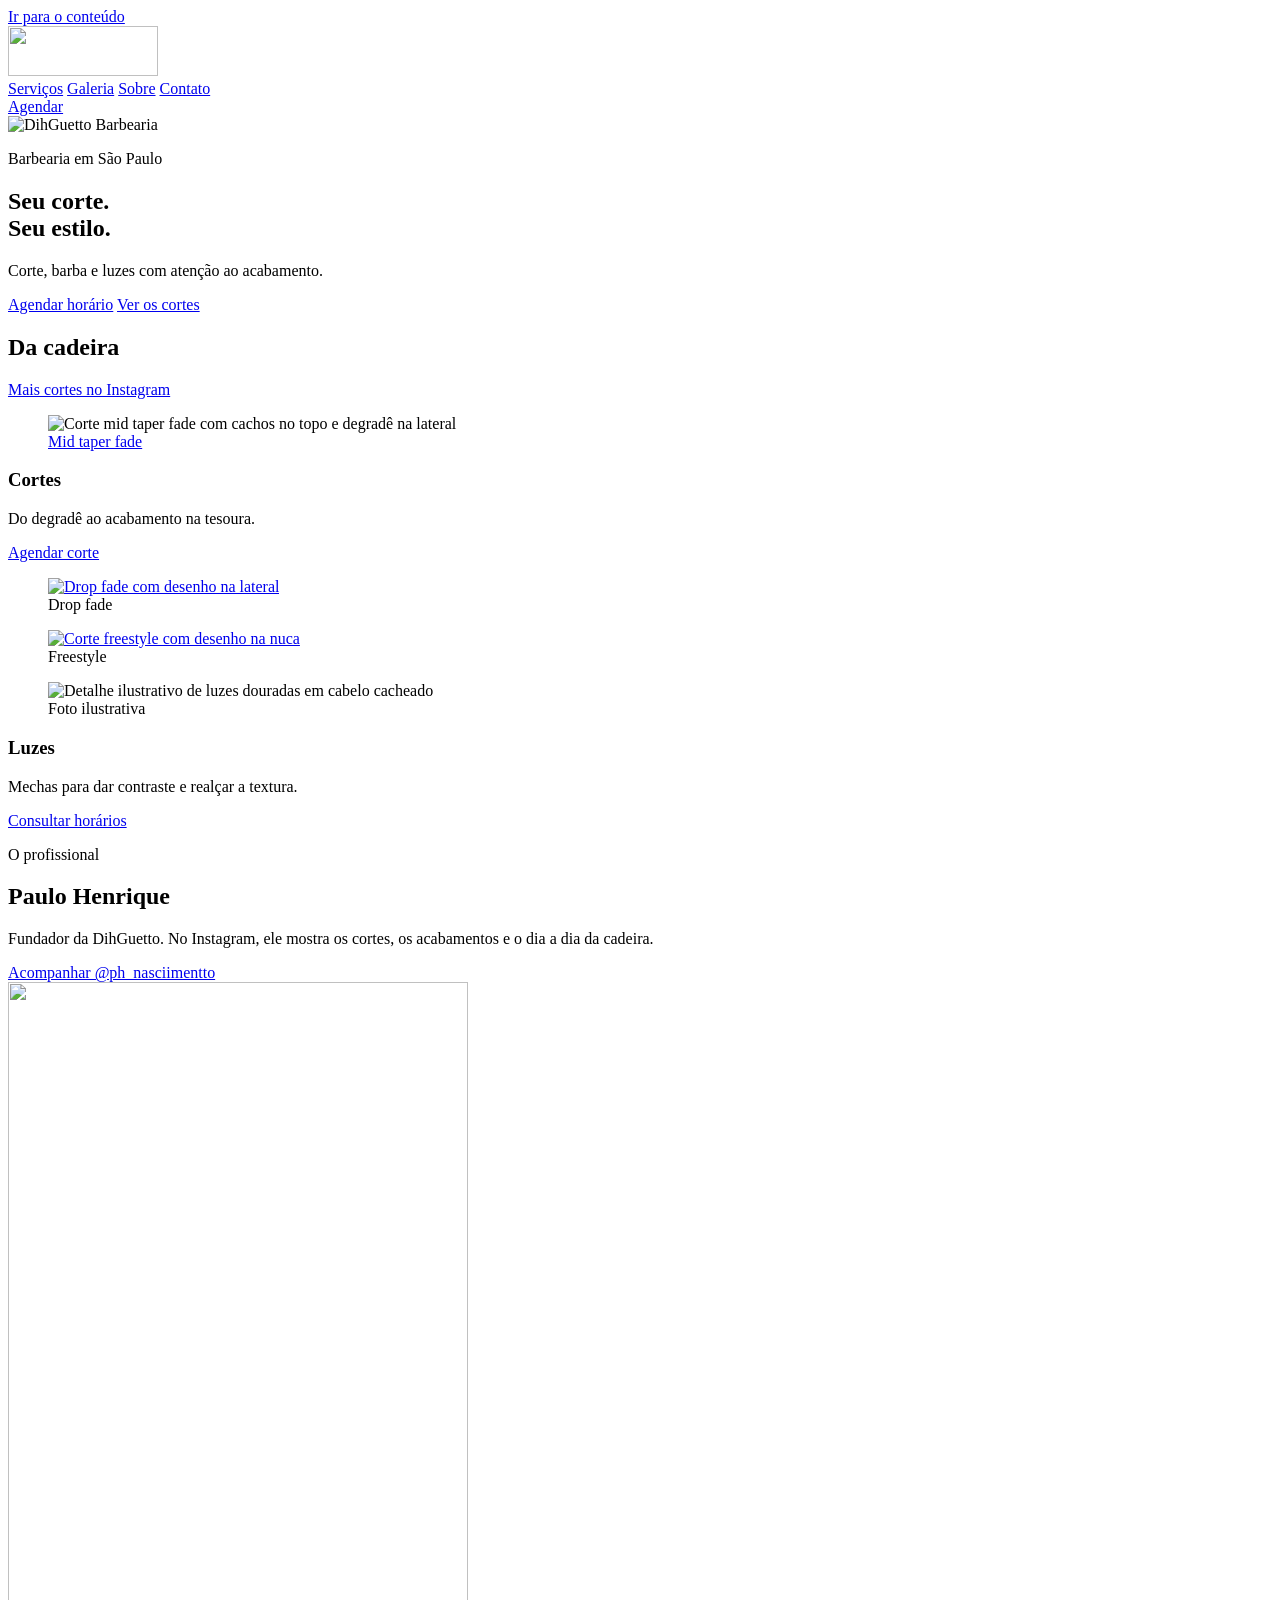
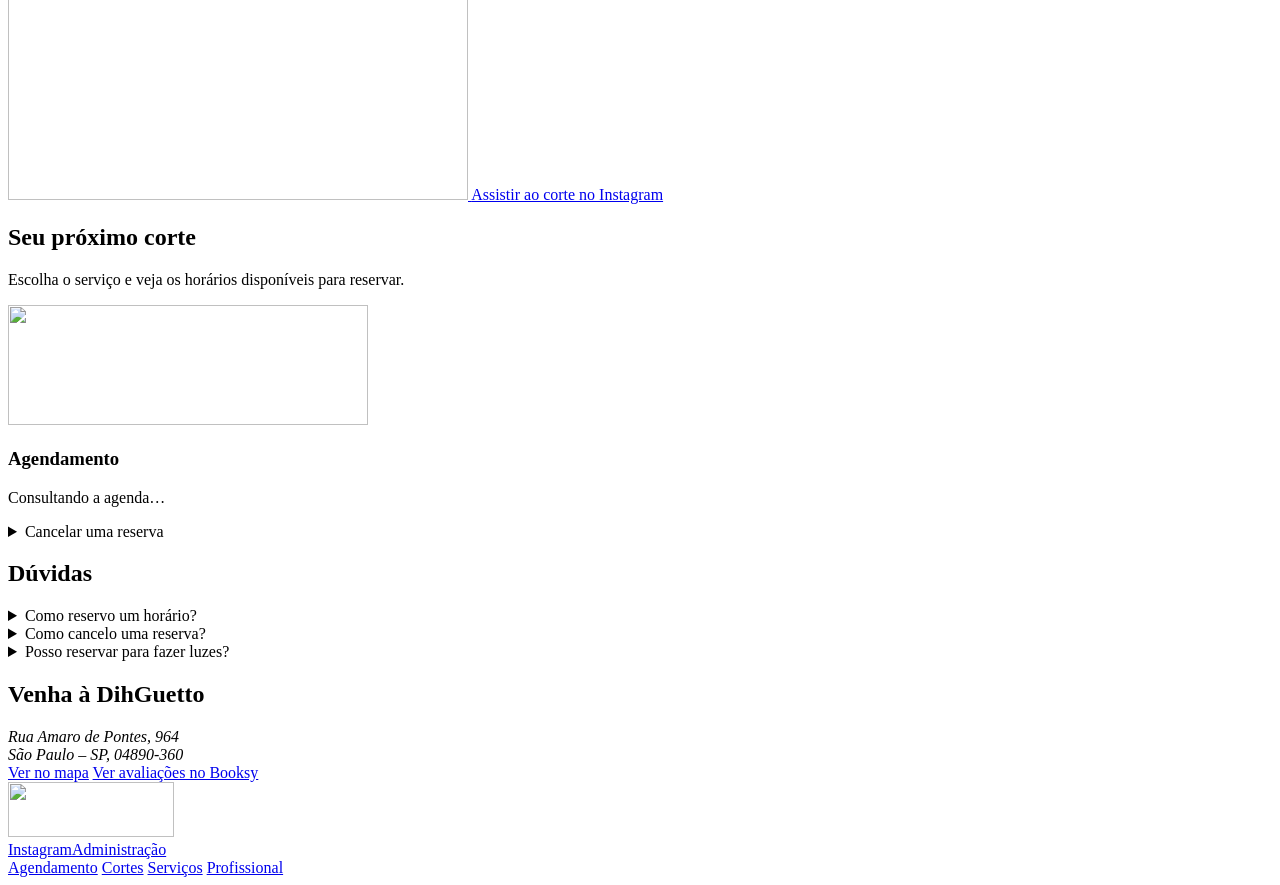
==== public/index.html @ 1f973928 "Import DihGuetto website source" ====
<!doctype html>
<html lang="pt-BR">
<head>
<meta charset="utf-8">
<meta name="viewport" content="width=device-width, initial-scale=1">
<meta name="description" content="DihGuetto Barbearia em São Paulo. Conheça os cortes, barba e luzes, confira os trabalhos e consulte a agenda.">
<title>DihGuetto Barbearia</title>
<link rel="preconnect" href="https://fonts.googleapis.com">
<link rel="preconnect" href="https://fonts.gstatic.com" crossorigin>
<link href="https://fonts.googleapis.com/css2?family=Barlow+Condensed:wght@700;800;900&family=DM+Sans:wght@400;500;600;700&display=swap" rel="stylesheet">
<link rel="stylesheet" href="/palette.css">
<link rel="stylesheet" href="/style.css">
<script src="/intro.js" defer></script>
<script type="module" src="/booking.js"></script>
<script type="module" src="/gallery.js"></script>
<script src="/motion.js" defer></script>
<script src="/scroll-tools.js" defer></script>
</head>
<body>
<div class="intro-screen" id="intro-screen" aria-hidden="true" hidden>
  <div class="intro-content">
    <div class="intro-mark">
      <span class="intro-scissors intro-scissors-orange scissors-shape"><span></span><span></span></span>
      <span class="intro-scissors intro-scissors-white scissors-shape"><span></span><span></span></span>
    </div>
    <p>Carregando</p>
  </div>
</div>
<a class="skip" href="#conteudo">Ir para o conteúdo</a>
<header class="header" id="inicio">
  <div class="wrap nav-shell">
    <a class="brand" href="#inicio" aria-label="DihGuetto Barbearia, início"><img src="/logo.webp" alt="" width="150" height="50"></a>
    <nav aria-label="Principal">
      <a href="#servicos">Serviços</a>
      <a href="#trabalhos">Galeria</a>
      <a href="#sobre">Sobre</a>
      <a href="#contato">Contato</a>
    </nav>
    <a class="button nav-button" href="#agenda">Agendar</a>
  </div>
</header>
<main id="conteudo">
  <section class="opening" aria-labelledby="hero-title">
    <div class="cover-art" data-motion="fade">
      <img class="cover-logo" src="/logo.webp" alt="DihGuetto Barbearia" width="800" height="266" fetchpriority="high">
    </div>
    <div class="wrap opening-content">
      <div class="opening-copy">
        <p class="opening-label">Barbearia em São Paulo</p>
        <h1 id="hero-title">Seu corte.<br><span>Seu estilo.</span></h1>
        <p class="opening-description">Corte, barba e luzes com atenção ao acabamento.</p>
        <div class="opening-actions">
          <a class="button" href="#agenda">Agendar horário</a>
          <a class="button outline" href="#trabalhos">Ver os cortes</a>
        </div>
      </div>
    </div>
  </section>
  <section class="showcase" id="trabalhos" aria-labelledby="galeria-titulo">
    <div class="wrap showcase-panel">
      <div class="section-heading" data-motion="fade"><h2 id="galeria-titulo">Da cadeira</h2><a href="https://www.instagram.com/ph_nasciimentto/" target="_blank" rel="noopener noreferrer">Mais cortes no Instagram</a></div>
      <article class="category" id="cortes" aria-labelledby="cortes-titulo">
        <figure class="category-cover" data-motion="rotate">
          <img class="cut-cover" src="/corte-mid-taper.webp" alt="Corte mid taper fade com cachos no topo e degradê na lateral" width="800" height="1052" loading="lazy">
          <figcaption><a href="https://www.instagram.com/p/Df7mEzhm0NH/" target="_blank" rel="noopener noreferrer">Mid taper fade</a></figcaption>
        </figure>
        <div class="category-body" data-motion="rise">
          <h3 id="cortes-titulo">Cortes</h3>
          <p>Do degradê ao acabamento na tesoura.</p>
          <a class="button outline" href="#agenda" data-service="corte">Agendar corte</a>
          <div class="photo-grid" id="photos-cortes" role="group" aria-label="Galeria de cortes">
            <figure><a href="https://www.instagram.com/p/DaqWnswES21/" target="_blank" rel="noopener noreferrer" aria-label="Abrir Drop fade no Instagram"><img src="/corte-drop-fade.webp" alt="Drop fade com desenho na lateral" width="460" height="613" loading="lazy"></a><figcaption>Drop fade</figcaption></figure>
            <figure><a href="https://www.instagram.com/p/DZa0Ymkkd4E/" target="_blank" rel="noopener noreferrer" aria-label="Abrir Freestyle no Instagram"><img src="/corte-freestyle.webp" alt="Corte freestyle com desenho na nuca" width="460" height="607" loading="lazy"></a><figcaption>Freestyle</figcaption></figure>
          </div>
          <p class="gallery-status" id="gallery-cortes-status" role="status"></p>
        </div>
      </article>
      <article class="category reverse" id="luzes" aria-labelledby="luzes-titulo">
        <figure class="category-cover" data-motion="slide" data-direction="right">
          <img src="/luzes-capa.webp" alt="Detalhe ilustrativo de luzes douradas em cabelo cacheado" width="720" height="960" loading="lazy">
          <figcaption>Foto ilustrativa</figcaption>
        </figure>
        <div class="category-body" data-motion="rise">
          <h3 id="luzes-titulo">Luzes</h3>
          <p>Mechas para dar contraste e realçar a textura.</p>
          <a class="button outline" href="#agenda" data-service="luzes">Consultar horários</a>
          <div class="photo-grid" id="photos-luzes" aria-label="Galeria de luzes"></div>
          <p class="gallery-status" id="gallery-luzes-status" role="status"></p>
        </div>
      </article>
    </div>
  </section>
  <section class="about" id="sobre" aria-labelledby="sobre-titulo">
    <div class="wrap about-grid">
      <div class="about-copy" data-motion="fade">
        <p class="opening-label">O profissional</p>
        <h2 id="sobre-titulo">Paulo Henrique</h2>
        <p>Fundador da DihGuetto. No Instagram, ele mostra os cortes, os acabamentos e o dia a dia da cadeira.</p>
        <a class="text-link" href="https://www.instagram.com/ph_nasciimentto/" target="_blank" rel="noopener noreferrer">Acompanhar @ph_nasciimentto</a>
      </div>
      <a class="reel" href="https://www.instagram.com/reel/DfsfDOsOC81/" target="_blank" rel="noopener noreferrer" data-motion="rise">
        <img src="/corte-dihguetto.webp" alt="" width="460" height="818" loading="lazy">
        <span class="reel-label"><span class="play" aria-hidden="true"></span>Assistir ao corte no Instagram</span>
      </a>
    </div>
  </section>
<section class="booking" id="agenda" aria-labelledby="agenda-titulo"><div class="wrap booking-grid">
  <div class="booking-copy" data-motion="fade">
    <h2 id="agenda-titulo">Seu próximo corte</h2>
    <p>Escolha o serviço e veja os horários disponíveis para reservar.</p>
    <img src="/logo.webp" alt="" width="360" height="120" loading="lazy">
  </div>
  <div class="booking-form-panel" id="servicos" data-motion="fade">
    <h3>Agendamento</h3>
    <p id="availability" role="status">Consultando a agenda…</p>
    <form id="booking" hidden>
      <label>Serviço<select id="service" name="service" required><option value="corte">Corte</option><option value="barba">Barba</option><option value="combo">Corte + barba</option><option value="luzes">Luzes</option></select></label>
      <p id="service-summary" class="service-summary" aria-live="polite"></p>
      <div class="fields"><label>Data<input id="date" name="date" type="date" required></label><label>Horário<select id="time" name="time" required disabled><option value="">Escolha uma data</option></select></label></div>
      <label>Seu nome<input name="name" autocomplete="name" required minlength="2" maxlength="80"></label>
        <label>Celular com DDD<input name="phone" type="tel" autocomplete="tel" required maxlength="25"></label>
      <label>E-mail para confirmação<input name="email" type="email" autocomplete="email" required maxlength="254"></label>
      <p class="muted">O barbeiro usa esses dados para organizar e confirmar o atendimento.</p>
      <button class="button" type="submit">Confirmar reserva</button>
    </form>
    <p id="booking-status" role="status"></p>
    <details><summary>Cancelar uma reserva</summary>
      <form id="cancel">
        <label>Data da reserva<input name="date" type="date" required></label>
        <label>Código da reserva<input name="id" required autocomplete="off" maxlength="36"></label>
        <button type="submit" class="button secondary">Cancelar reserva</button>
      </form>
      <p id="cancel-status" role="status"></p>
    </details>
    <noscript><p>Ative o JavaScript para consultar horários e reservar.</p></noscript>
  </div>
</div></section>
  <section class="questions" id="duvidas" aria-labelledby="duvidas-titulo">
    <div class="wrap questions-grid">
      <h2 id="duvidas-titulo" data-motion="fade">Dúvidas</h2>
      <div data-motion="rise">
        <details><summary>Como reservo um horário?</summary><p>Escolha um serviço, uma data e um horário livre. Depois, informe seus dados e confirme. Guarde o código mostrado na tela.</p></details>
        <details><summary>Como cancelo uma reserva?</summary><p>Abra “Cancelar uma reserva” na seção de agendamento. Informe a data e o código antes do horário marcado para liberar a vaga.</p></details>
        <details><summary>Posso reservar para fazer luzes?</summary><p>Quando o serviço estiver disponível, selecione Luzes na agenda para ver o preço, a duração e os horários livres.</p></details>
      </div>
    </div>
  </section>
  <section class="contact" id="contato" aria-labelledby="contato-titulo">
    <div class="wrap contact-grid">
      <div data-motion="fade">
        <h2 id="contato-titulo">Venha à DihGuetto</h2>
        <address>Rua Amaro de Pontes, 964<br>São Paulo – SP, 04890-360</address>
      </div>
      <div class="contact-actions" data-motion="rise">
        <a class="button" href="https://www.google.com/maps/search/?api=1&amp;query=Rua+Amaro+de+Pontes+964+S%C3%A3o+Paulo" target="_blank" rel="noopener noreferrer">Ver no mapa</a>
        <a class="text-link" href="https://booksy.com/pt-br/413314_dihguetto_barbearias_1047773_sao-paulo" target="_blank" rel="noopener noreferrer">Ver avaliações no Booksy</a>
      </div>
    </div>
  </section>
</main>
<dialog class="photo-dialog" id="photo-dialog" aria-labelledby="photo-dialog-title">
  <div class="photo-dialog-bar"><strong id="photo-dialog-title">Foto da galeria</strong><form method="dialog"><button class="button" type="submit">Fechar</button></form></div>
  <img id="photo-dialog-image" alt="">
</dialog>
<footer>
  <div class="wrap foot" data-motion="fade">
    <a href="#inicio" aria-label="DihGuetto Barbearia, voltar ao início"><img src="/logo.webp" alt="" width="166" height="55"></a>
    <div><a href="https://www.instagram.com/ph_nasciimentto/" target="_blank" rel="noopener noreferrer">Instagram</a><a href="/admin">Administração</a></div>
  </div>
</footer>
<nav class="quick-nav" aria-label="Acesso rápido">
  <a href="#agenda">Agendamento</a>
  <a href="#cortes">Cortes</a>
  <a href="#servicos">Serviços</a>
  <a href="#sobre">Profissional</a>
</nav>
<div class="scroll-tools" id="scroll-tools" aria-hidden="true" hidden>
  <span class="scroll-tool"><span class="clipper-shape"><span></span></span></span>
  <span class="scroll-tool"><span class="scissors-shape"><span></span><span></span></span></span>
</div>
</body>
</html>
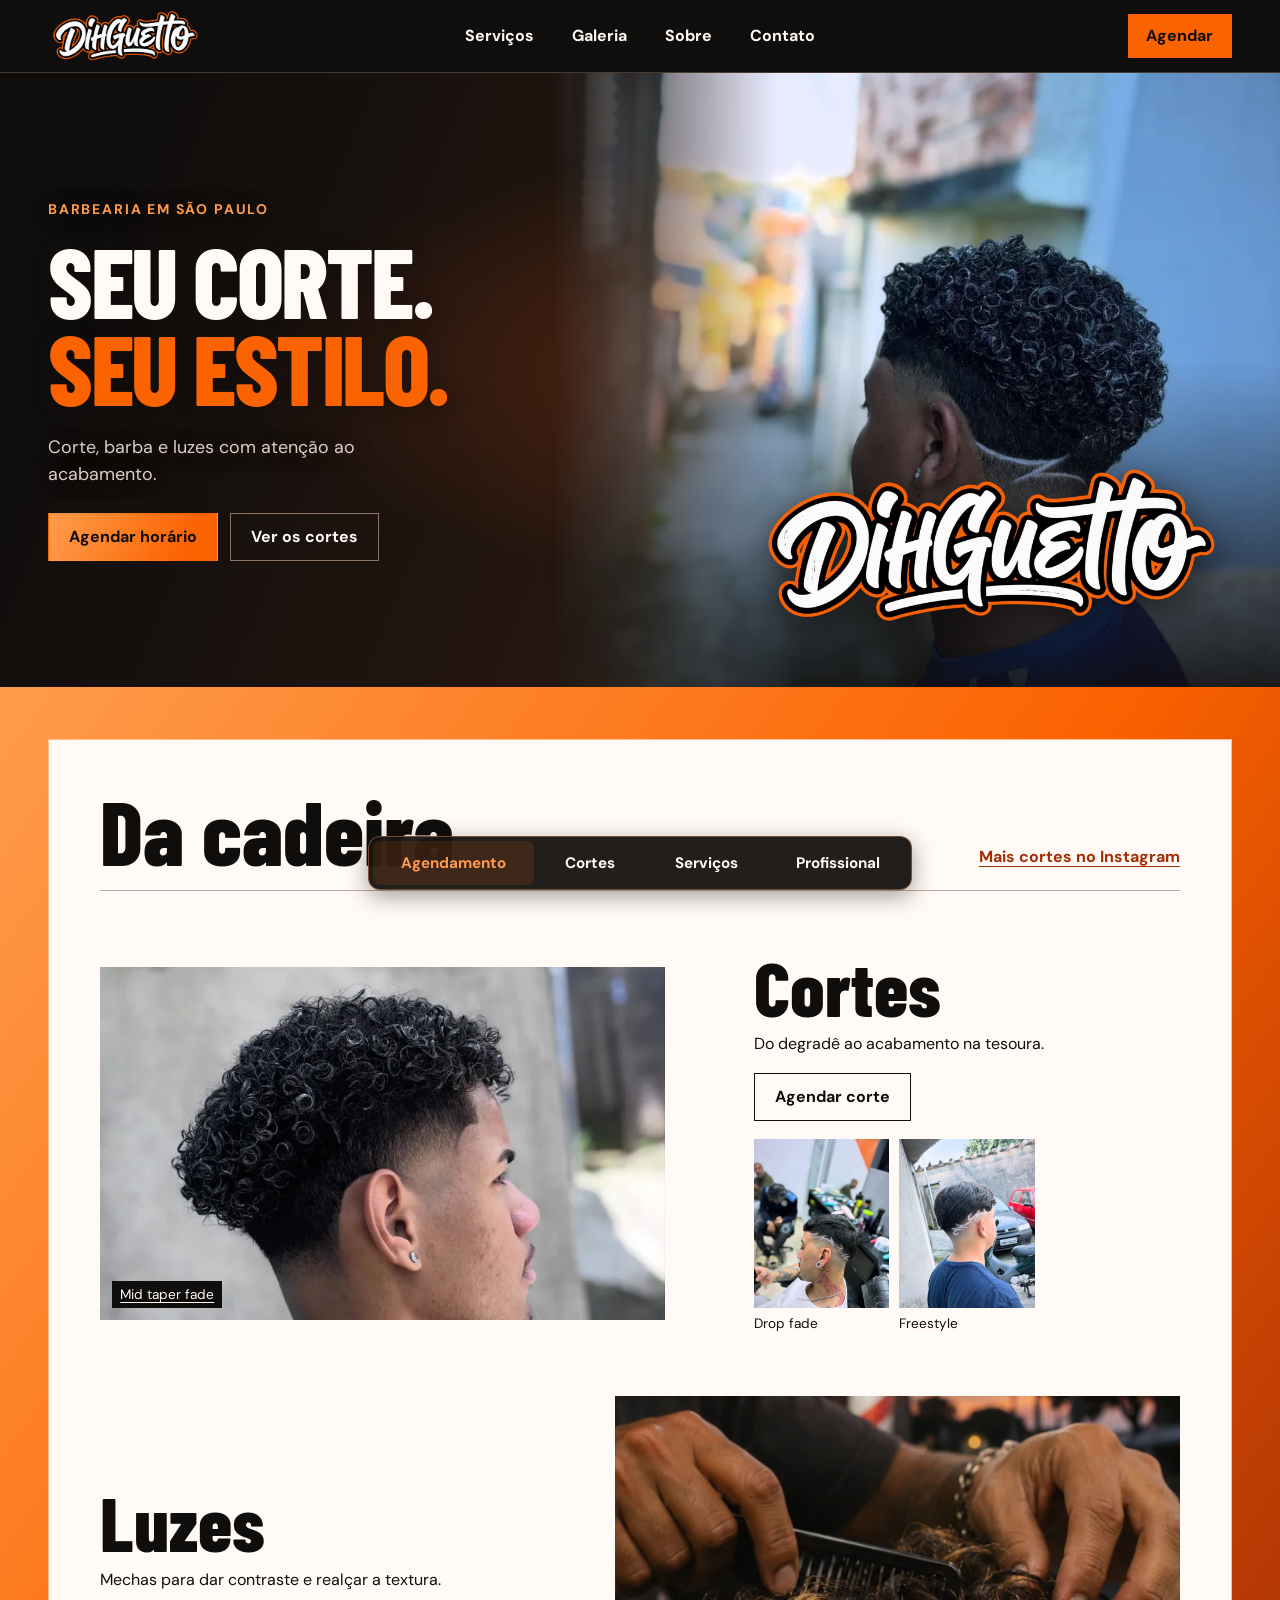
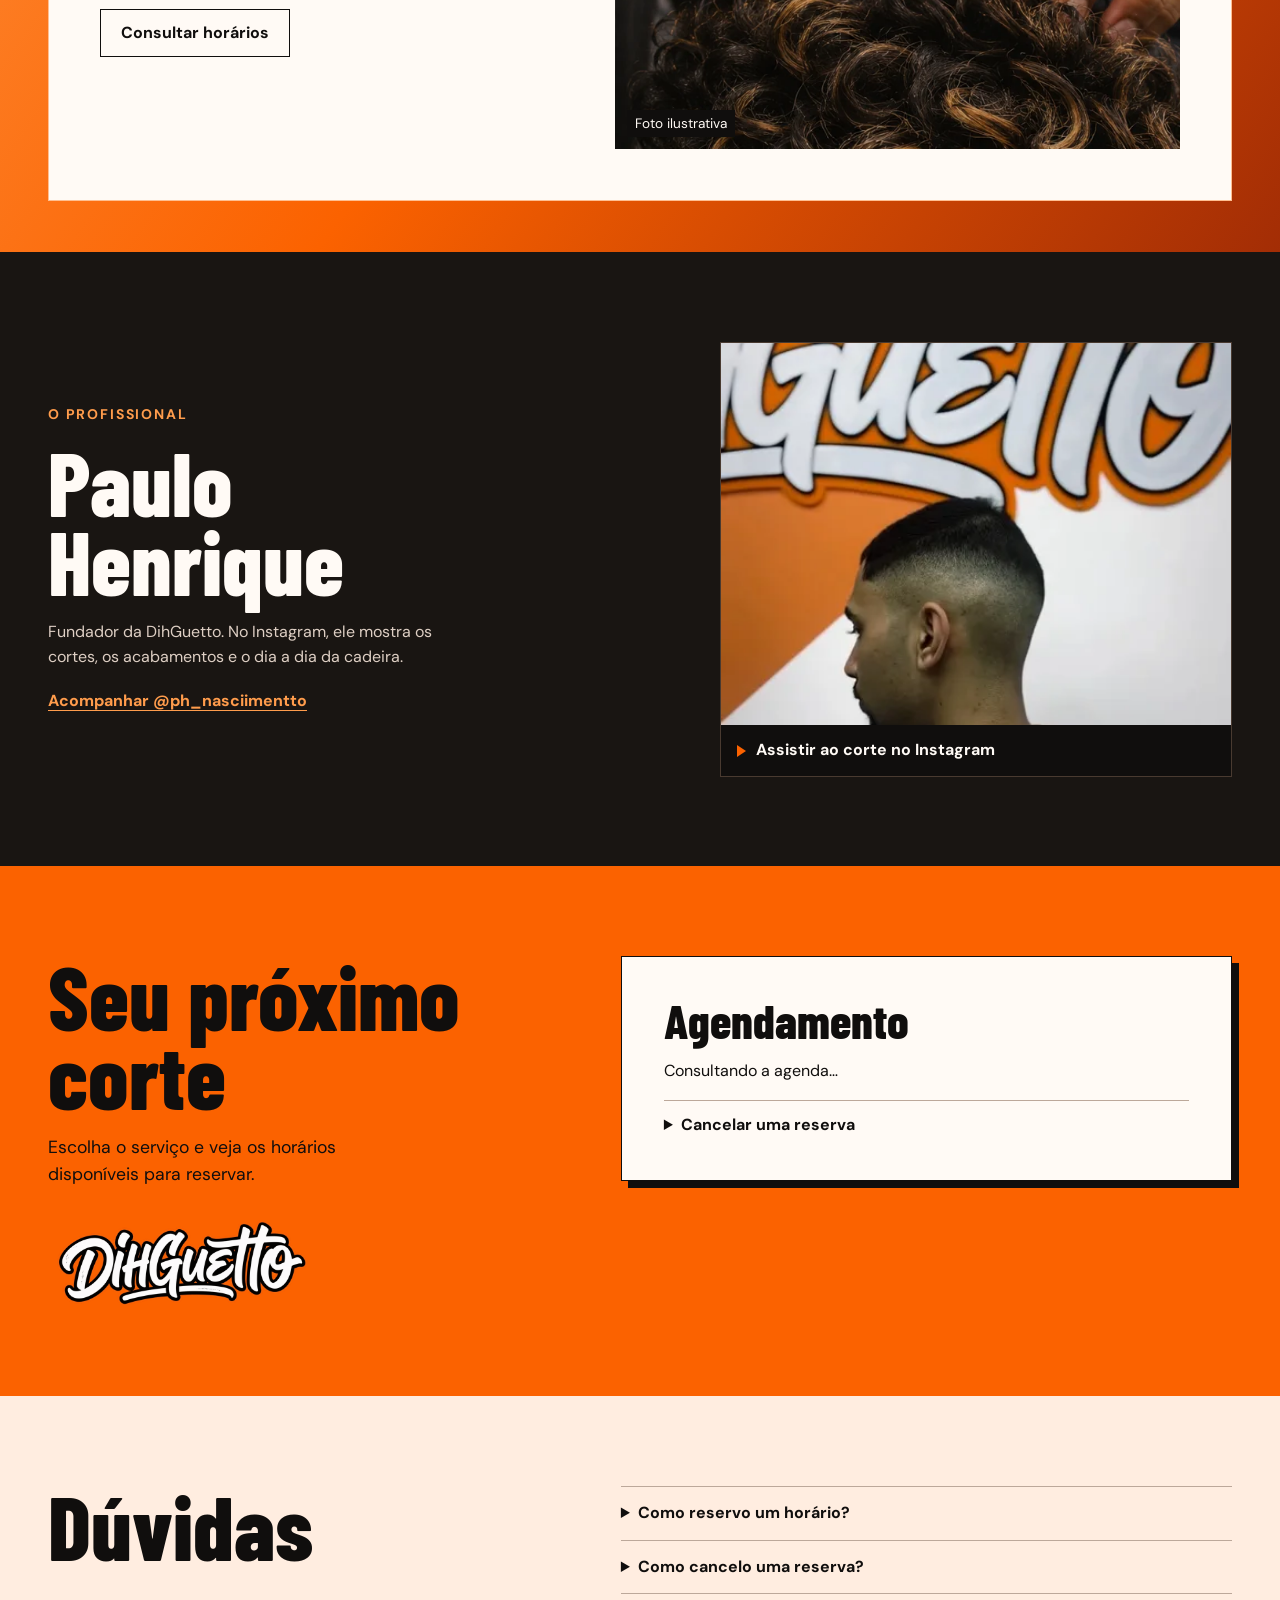
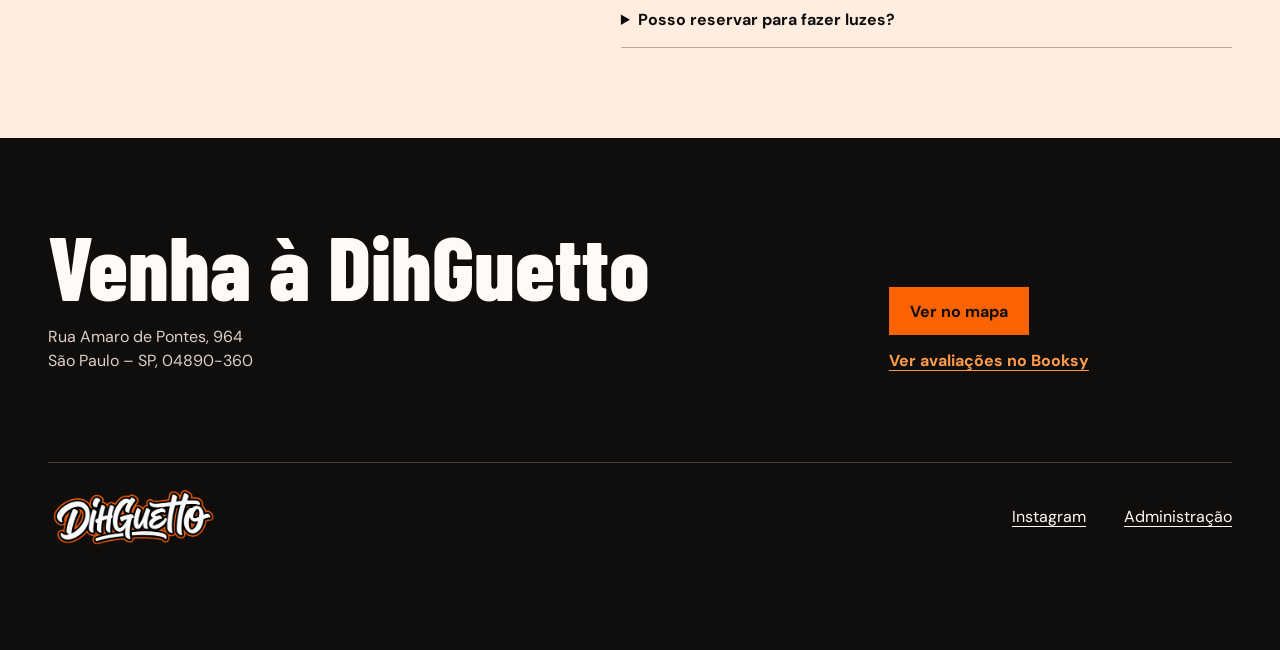
==== commit fc9819f9: "Use real DihGuetto photography and articulate the scrolling tools" ====
--- a/public/index.html
+++ b/public/index.html
@@ -42,7 +42,8 @@
 <main id="conteudo">
   <section class="opening" aria-labelledby="hero-title">
     <div class="cover-art" data-motion="fade">
-      <img class="cover-logo" src="/logo.webp" alt="DihGuetto Barbearia" width="800" height="266" fetchpriority="high">
+      <img class="cover-photo" src="/corte-dihguetto-abertura.webp" alt="Corte da DihGuetto com degradê e desenho na nuca" width="960" height="1280" fetchpriority="high">
+      <img class="cover-logo" src="/logo.webp" alt="DihGuetto Barbearia" width="800" height="266">
     </div>
     <div class="wrap opening-content">
       <div class="opening-copy">
--- a/palette.css
+++ b/palette.css
@@ -0,0 +1,8 @@
+:root {
+  --brand-white: #fffaf5;
+  --brand-black: #100e0d;
+  --brand-orange: #fb6200;
+  --brand-amber: #ff9c4c;
+  --brand-burnt: #a32d05;
+  --brand-tint: #ffede0;
+}
--- a/style.css
+++ b/style.css
@@ -0,0 +1,265 @@
+:root {
+  color-scheme: light;
+  --paper: var(--brand-white);
+  --ink: var(--brand-black);
+  --line: #bca89a;
+  --coal: #191512;
+  --dark-line: #493a30;
+  --light-muted: #decfc4;
+  --display: "Barlow Condensed", "Arial Narrow", Impact, sans-serif;
+  --body: "DM Sans", Arial, sans-serif;
+  --motion-ease: cubic-bezier(.22, 1, .36, 1);
+  --quick-nav-space: calc(78px + env(safe-area-inset-bottom, 0px));
+}
+* { box-sizing: border-box; }
+html { scroll-padding-top: 88px; scroll-padding-bottom: var(--quick-nav-space); }
+body { margin: 0; color: var(--ink); background: var(--paper); font: 1rem/1.55 var(--body); }
+img { display: block; max-width: 100%; height: auto; }
+a { color: inherit; text-underline-offset: .22em; }
+button, input, select { font: inherit; }
+:focus-visible { outline: 3px solid var(--brand-burnt); outline-offset: 4px; }
+[hidden] { display: none !important; }
+.intro-screen {
+  position: fixed;
+  inset: 0;
+  z-index: 5;
+  display: grid;
+  place-items: center;
+  background:
+    radial-gradient(ellipse at 54% 55%, #fb620063, #a037105c 27%, transparent 60%),
+    radial-gradient(ellipse at 94% 104%, #e74c0b99, transparent 53%),
+    linear-gradient(148deg, #080605 12%, #100907 58%, #4d1608);
+  color: var(--paper);
+}
+.intro-screen.intro-leaving { opacity: 0; transition: opacity 200ms ease-out; }
+.intro-content { display: grid; justify-items: center; gap: 10px; }
+.intro-content > p { margin: 0; font-size: .875rem; font-weight: 700; letter-spacing: .13em; text-transform: uppercase; }
+.intro-mark { position: relative; width: 124px; height: 100px; }
+.scissors-shape { position: absolute; top: 50%; left: 50%; width: 108px; height: 36px; margin: -18px 0 0 -49px; transform-origin: 49px 18px; }
+.intro-scissors { transform: rotate(var(--scissor-angle)); animation: intro-cross 840ms var(--motion-ease) both; }
+.intro-scissors-orange { color: var(--brand-orange); --scissor-angle: -142deg; --scissor-entry-angle: -110deg; --scissor-offset: 23px; }
+.intro-scissors-white { --scissor-angle: -38deg; --scissor-entry-angle: -70deg; --scissor-offset: -23px; }
+.scissors-shape > span { position: absolute; top: 16px; left: 12px; width: 88px; height: 4px; background: linear-gradient(to right, currentColor 44%, transparent 44%); transform-origin: 37px 2px; --blade-open: -14deg; --blade-closed: -3deg; transform: rotate(var(--blade-open)); }
+.scissors-shape > span + span { --blade-open: 14deg; --blade-closed: 3deg; }
+.intro-scissors > span { animation: intro-snip 1490ms ease-in-out; }
+.scissors-shape > span::before { content: ""; position: absolute; top: -5px; left: -10px; width: 17px; height: 14px; border: 3px solid currentColor; border-radius: 50%; background: var(--ink); }
+.scissors-shape > span::after { content: ""; position: absolute; inset: -1px 0 -1px 36px; background: currentColor; clip-path: polygon(0 0, 100% 45%, 0 100%); }
+.scissors-shape::after { content: ""; position: absolute; left: 46px; top: 15px; width: 6px; height: 6px; border: 1px solid currentColor; border-radius: 50%; background: var(--ink); }
+@keyframes intro-cross {
+  from { opacity: 0; transform: translateX(var(--scissor-offset)) rotate(var(--scissor-entry-angle)) scale(.85); }
+  to { opacity: 1; transform: rotate(var(--scissor-angle)); }
+}
+@keyframes intro-snip {
+  0%, 62%, 100% { transform: rotate(var(--blade-open)); }
+  81% { transform: rotate(var(--blade-closed)); }
+}
+.scroll-tools { position: fixed; inset: 0; z-index: 4; overflow: hidden; opacity: 0; pointer-events: none; transition: opacity 230ms ease-out; }
+.scroll-tools.is-scrolled { opacity: .94; }
+.intro-screen:not([hidden]) ~ .scroll-tools { visibility: hidden; }
+.scroll-tool { position: absolute; top: 0; left: 0; display: grid; place-items: center; width: 44px; height: 44px; color: #ffc096; filter: drop-shadow(0 1px 2px #100e0dc4); }
+.scroll-tools .scissors-shape { transform: rotate(-28deg) scale(.43); }
+.scroll-tools .scissors-shape > span { transform: rotate(calc(-1 * var(--shear-angle, 13deg))); }
+.scroll-tools .scissors-shape > span + span { transform: rotate(var(--shear-angle, 13deg)); }
+.scroll-tools .scissors-shape > span::before { background: transparent; }
+.scroll-tools .scissors-shape::after { background: var(--brand-burnt); }
+.clipper-shape { position: relative; width: 17px; height: 25px; margin-top: 5px; transform: rotate(-22deg); background: #231610; border: 1.5px solid var(--brand-amber); border-radius: 4px 4px 6px 6px; }
+.clipper-shape::before { content: ""; position: absolute; top: -6px; left: -2px; width: 18px; height: 6px; background: linear-gradient(to top, var(--paper) 2px, transparent 2px), repeating-linear-gradient(90deg, var(--paper) 0 1px, #463a35 1px 2.4px); border-radius: 2px 2px 1px 1px; transform: translateY(var(--clipper-blade-shift, 0px)); }
+.clipper-shape::after { content: ""; position: absolute; top: 8px; left: 5px; width: 4px; height: 7px; border: 1px solid var(--brand-amber); border-radius: 4px; }
+.clipper-shape > span { position: absolute; top: 2px; left: -5px; width: 4px; height: 8px; border-left: 2px solid var(--brand-amber); border-radius: 2px; transform: rotate(18deg); }
+@media (prefers-reduced-motion: reduce) { .intro-screen, .scroll-tools { display: none; } }
+.wrap { width: min(1240px, calc(100% - 96px)); margin-inline: auto; }
+.skip { position: fixed; background: var(--paper); top: 10px; left: 10px; padding: .75rem; z-index: 4; transform: translateY(-150%); }
+.skip:focus { transform: none; }
+h1, h2, h3 { font-family: var(--display); font-weight: 800; line-height: .88; margin: 0; }
+h2 { font-size: clamp(3.25rem, 7vw, 6.7rem); }
+p { margin: 0 0 1rem; }
+.header { position: sticky; top: 0; z-index: 3; background: var(--ink); color: var(--paper); border-bottom: 1px solid var(--dark-line); }
+.nav-shell { display: grid; grid-template-columns: 1fr auto 1fr; align-items: center; gap: 18px; min-height: 72px; }
+.foot { display: flex; align-items: center; justify-content: space-between; gap: 12px; }
+.brand { flex-shrink: 0; }
+.nav-shell nav, .foot > div { display: flex; align-items: center; gap: clamp(14px, 3vw, 38px); }
+.nav-shell nav > a { font-weight: 700; text-decoration: none; }
+.nav-shell nav > a:hover, .foot a:hover { text-decoration: underline; }
+.button { min-height: 48px; display: inline-flex; justify-content: center; align-items: center; padding: .7rem 1.25rem; border: 1px solid transparent; background: var(--ink); color: var(--paper); text-align: center; text-decoration: none; font-weight: 700; line-height: 1.2; cursor: pointer; }
+.button:hover { background: var(--brand-burnt); }
+.button:disabled { opacity: .65; cursor: wait; }
+.button.nav-button { justify-self: end; min-height: 42px; padding-inline: 1.1rem; }
+.button.outline { background: transparent; border-color: currentColor; color: var(--ink); }
+.button.outline:hover { background: var(--brand-tint); }
+.header .button, .opening .button:not(.outline), .contact .button { background: var(--brand-orange); color: var(--ink); }
+.header .button:hover, .opening .button:not(.outline):hover, .contact .button:hover { background: var(--brand-amber); }
+.opening { position: relative; isolation: isolate; overflow: hidden; background: radial-gradient(ellipse at 79% 48%, #8f3812a3, transparent 54%), linear-gradient(112deg, var(--ink) 12%, #28180f 58%, #33180d); color: var(--paper); }
+.opening-content { position: relative; z-index: 2; display: grid; align-items: center; min-height: clamp(520px, 48vw, 710px); padding-block: clamp(48px, 8vw, 104px); }
+.opening-copy { max-width: min(100%, 650px); text-shadow: 0 2px 18px #100e0d88; }
+.opening-label { margin: 0 0 16px; color: var(--brand-amber); font-size: .875rem; font-weight: 700; letter-spacing: .13em; text-transform: uppercase; }
+.opening h1 { font-size: clamp(4.45rem, 7.7vw, 8rem); letter-spacing: -.025em; text-transform: uppercase; }
+.opening h1 > span { color: var(--brand-orange); }
+.opening-description { max-width: 30ch; margin-block: 23px 24px; color: var(--light-muted); font-size: clamp(1rem, 1.4vw, 1.25rem); }
+.opening-actions { display: flex; flex-wrap: wrap; gap: 12px; text-shadow: none; }
+.opening .button:not(.outline) { background: linear-gradient(112deg, var(--brand-amber), var(--brand-orange) 82%); }
+.opening .button.outline { color: var(--paper); border-color: #8d7462; }
+.opening .button.outline:hover { background: var(--coal); border-color: var(--brand-amber); }
+.cover-art { position: absolute; inset: 0 0 0 auto; width: min(57%, 62rem); pointer-events: none; }
+.cover-photo { width: 100%; height: 100%; object-fit: cover; object-position: center 60%; mask-image: linear-gradient(90deg, transparent, #000 31%); }
+.cover-art::after { content: ""; position: absolute; inset: 0; background: linear-gradient(0deg, #100e0de8, transparent 53%); mask-image: linear-gradient(90deg, transparent, #000 35%); }
+.cover-logo { position: absolute; z-index: 1; right: clamp(22px, 5vw, 82px); bottom: clamp(22px, 5vw, 72px); width: min(64%, 29rem); height: auto; filter: drop-shadow(0 9px 18px #100e0dbd); }
+.header :focus-visible, .opening :focus-visible, .about :focus-visible, .contact :focus-visible, footer :focus-visible { outline-color: var(--brand-amber); }
+.showcase { padding-block: clamp(18px, 4vw, 60px); overflow: clip; background: linear-gradient(125deg, var(--brand-amber), var(--brand-orange) 54%, var(--brand-burnt)); }
+.showcase-panel { padding: clamp(16px, 4vw, 58px); background: var(--paper); border: 1px solid #ffbf91; }
+.section-heading { display: flex; justify-content: space-between; align-items: end; gap: 16px; border-bottom: 1px solid var(--line); padding-bottom: 20px; }
+.section-heading > a { color: var(--brand-burnt); font-weight: 700; }
+.category { display: grid; grid-template-columns: 1.14fr .86fr; align-items: center; gap: clamp(20px, 7vw, 110px); margin-top: clamp(24px, 5vw, 62px); }
+.category.reverse { grid-template-columns: .86fr 1.14fr; }
+.category.reverse > figure { grid-column: 2; grid-row: 1; }
+.category.reverse > div { grid-column: 1; grid-row: 1; }
+.category-cover { margin: 0; position: relative; overflow: hidden; background: var(--ink); }
+.category-cover > img { width: 100%; aspect-ratio: 8 / 5; object-fit: cover; object-position: center 42%; transition: transform 500ms var(--motion-ease); }
+.category-cover > .cut-cover { object-position: center 35%; }
+.category-cover > figcaption { position: absolute; bottom: 12px; left: 12px; font-size: .85rem; padding: 3px 8px; color: var(--paper); background: var(--ink); }
+.category-cover :focus-visible { outline-color: var(--brand-amber); }
+.category h3 { font-size: clamp(3rem, 6vw, 6rem); margin-bottom: 12px; }
+.category p { max-width: 32ch; }
+.gallery-status { color: #675244; margin-top: 14px; font-size: .92rem; }
+.gallery-status:empty, .photo-grid:empty { display: none; }
+.photo-grid { display: grid; grid-template-columns: repeat(auto-fill, minmax(min(100%, 110px), 1fr)); gap: 10px; margin-top: 18px; }
+.photo-grid figure { margin: 0; min-width: 0; }
+.photo-grid a { display: block; }
+.photo-grid img { width: 100%; aspect-ratio: 4 / 5; object-fit: cover; }
+.photo-grid figcaption { padding-top: 5px; overflow-wrap: anywhere; font-size: .85rem; }
+.about { background: var(--coal); color: var(--paper); }
+.about-grid { display: grid; grid-template-columns: minmax(0, 1fr) minmax(0, .88fr); gap: clamp(20px, 7vw, 110px); align-items: center; padding-block: clamp(48px, 7vw, 90px); }
+.about-copy h2 { max-width: 10ch; }
+.about-copy h2 + p { max-width: 36ch; color: var(--light-muted); margin-block: 20px; }
+.text-link { font-weight: 700; color: var(--brand-amber); }
+.reel { position: relative; display: block; min-width: 0; background: var(--ink); border: 1px solid var(--dark-line); text-decoration: none; }
+.reel:hover { border-color: var(--brand-amber); }
+.reel > img { width: 100%; aspect-ratio: 4 / 3; object-fit: cover; object-position: center 45%; }
+.reel-label { display: flex; align-items: center; gap: 10px; padding: .8rem 1rem; color: var(--paper); font-weight: 700; }
+.play { display: block; flex: 0 0 auto; width: 0; height: 0; border-block: 6px solid transparent; border-left: 9px solid var(--brand-orange); }
+.booking { background: var(--brand-orange); }
+.booking-grid { display: grid; grid-template-columns: .87fr 1.13fr; align-items: start; gap: clamp(24px, 8vw, 110px); padding-block: clamp(42px, 7vw, 90px); }
+.booking-copy > p { margin-top: 20px; max-width: 30ch; font-size: 1.1rem; }
+.booking-copy > img { width: min(65%, 260px); margin-top: 32px; }
+.booking-form-panel { min-width: 0; background: var(--paper); border: 1px solid var(--ink); box-shadow: 7px 7px 0 var(--ink); padding: clamp(18px, 4vw, 42px); }
+.booking-form-panel h3 { font-size: clamp(2.05rem, 4vw, 3rem); margin-bottom: 18px; }
+form, label { display: grid; gap: 8px; }
+form { gap: 14px; }
+label { font-weight: 700; }
+input, select { width: 100%; min-width: 0; min-height: 46px; padding: 8px 10px; color: var(--ink); background: var(--paper); border: 1px solid #8a7567; border-radius: 0; }
+.fields { display: grid; grid-template-columns: repeat(2, minmax(0, 1fr)); align-items: end; gap: 12px; }
+details { border-top: 1px solid var(--line); padding-top: 12px; }
+details > form { margin-top: 12px; }
+summary { font-weight: 700; cursor: pointer; }
+.muted { color: #604b3f; font-size: .92rem; margin: 0; }
+#availability:empty, #booking-status:empty, #cancel-status:empty { display: none; }
+#booking-status, #cancel-status { margin-block: 14px; overflow-wrap: anywhere; }
+#booking:not([hidden]) + #booking-status + details { margin-top: 20px; }
+footer { color: var(--paper); background: var(--ink); padding-bottom: var(--quick-nav-space); }
+.foot { min-height: 110px; border-top: 1px solid var(--dark-line); }
+.quick-nav {
+  position: fixed;
+  z-index: 4;
+  inset-inline: 0;
+  bottom: calc(10px + env(safe-area-inset-bottom, 0px));
+  width: min(34rem, calc(100% - 16px));
+  margin-inline: auto;
+  display: grid;
+  grid-template-columns: 1.22fr .82fr .91fr 1.05fr;
+  gap: 2px;
+  padding: 4px;
+  color: var(--paper);
+  background: #191512f5;
+  border: 1px solid #fb965b64;
+  border-radius: 12px;
+  box-shadow: 0 6px 22px #100e0d66;
+}
+.quick-nav a { display: grid; place-items: center; min-height: 44px; padding-inline: 2px; color: inherit; border-radius: 7px; text-align: center; text-decoration: none; font-size: clamp(.875rem, 2vw, .95rem); font-weight: 700; line-height: 1.2; }
+.quick-nav a:first-child { color: var(--brand-amber); background: #fb62001f; }
+.quick-nav a:hover,
+.quick-nav a:focus-visible,
+body:has(#agenda:target) .quick-nav a[href="#agenda"],
+body:has(#cortes:target, #trabalhos:target) .quick-nav a[href="#cortes"],
+body:has(#servicos:target) .quick-nav a[href="#servicos"],
+body:has(#sobre:target) .quick-nav a[href="#sobre"] { color: var(--brand-amber); background: #fb620030; }
+.quick-nav a:focus-visible { outline: 2px solid var(--brand-amber); outline-offset: -2px; }
+.contact { color: var(--paper); background: var(--ink); padding-block: clamp(46px, 7vw, 88px); }
+.contact-grid { display: grid; grid-template-columns: minmax(0, 1fr) minmax(0, .42fr); gap: 24px; align-items: end; }
+.contact address { margin-top: 20px; color: var(--light-muted); font-style: normal; }
+.contact-actions { display: flex; flex-direction: column; align-items: start; gap: 14px; }
+[data-motion="rotate"] { --entry-transform: rotate(-8deg) scale(.96); --entry-duration: 650ms; --entry-ease: var(--motion-ease); transform-origin: center; }
+[data-motion="slide"] { --entry-transform: translateX(-28px); --entry-duration: 600ms; --entry-ease: var(--motion-ease); }
+[data-motion="slide"][data-direction="right"] { --entry-transform: translateX(28px); }
+[data-motion="fade"] { --entry-duration: 450ms; --entry-ease: ease-out; }
+[data-motion="rise"] { --entry-transform: translateY(18px); --entry-duration: 550ms; --entry-ease: var(--motion-ease); }
+@media (prefers-reduced-motion: no-preference) {
+  .entry-wait { opacity: 0; transform: var(--entry-transform, none); }
+  .entry-run { animation: entry-in var(--entry-duration) var(--entry-ease); }
+  .entry-wait:focus-within, .entry-run:focus-within { opacity: 1; transform: none; animation: none; }
+  @keyframes entry-in { from { opacity: 0; transform: var(--entry-transform, none); } to { opacity: 1; transform: none; } }
+}
+@media (hover: hover) and (prefers-reduced-motion: no-preference) {
+  .category-cover:hover > img { transform: scale(1.045); }
+  .button, .reel, .quick-nav a { transition: background-color 180ms ease-out, border-color 180ms ease-out; }
+}
+.questions { padding-block: clamp(42px, 7vw, 90px); background: var(--brand-tint); }
+.questions-grid { display: grid; grid-template-columns: .87fr 1.13fr; gap: clamp(24px, 8vw, 110px); }
+.questions details { padding-block: 14px; }
+.questions details:last-child { border-bottom: 1px solid var(--line); }
+.questions details p { margin: 10px 0 0; max-width: 60ch; }
+.service-summary { background: var(--brand-tint); padding: 10px 12px; margin: 0; font-weight: 700; }
+.service-summary:empty { display: none; }
+.photo-dialog { width: min(760px, calc(100% - 32px)); max-height: calc(100% - 32px); background: var(--paper); color: var(--ink); border: 2px solid var(--ink); padding: 14px; }
+.photo-dialog::backdrop { background: #17110de0; }
+.photo-dialog-bar { display: flex; align-items: center; justify-content: space-between; gap: 12px; margin-bottom: 10px; }
+.photo-dialog img { width: 100%; max-height: 70vh; object-fit: contain; background: var(--ink); }
+@media (max-width: 840px) {
+  :root {
+    --page-gutter: clamp(1.125rem, 5.5vw, 2.5rem);
+    --section-space: clamp(3.75rem, 10vw, 5.5rem);
+    --quick-nav-space: calc(86px + env(safe-area-inset-bottom, 0px));
+  }
+  html { scroll-padding-top: 80px; }
+  .scroll-tools.is-scrolled { opacity: .78; }
+  .scroll-tool { width: 30px; height: 30px; }
+  .scroll-tools .scissors-shape { transform: rotate(-28deg) scale(.31); }
+  .clipper-shape { transform: rotate(-22deg) scale(.76); }
+  .wrap { width: calc(100% - var(--page-gutter) * 2); }
+  .nav-shell { grid-template-columns: minmax(0, 1fr) auto; gap: clamp(12px, 4vw, 24px); min-height: 66px; }
+  .brand > img { width: clamp(106px, 30vw, 136px); }
+  .nav-shell nav > a:not([href="#contato"]) { display: none; }
+  .nav-shell nav > a { display: flex; align-items: center; min-height: 44px; font-size: .9rem; }
+  .button.nav-button { display: none; }
+  .opening { background: radial-gradient(ellipse at 62% 18%, #a9471a99, transparent 51%), linear-gradient(154deg, #28170e, var(--ink) 56%, #2c170f); }
+  .cover-art { position: relative; inset: auto; width: 100%; height: clamp(228px, 65vw, 380px); }
+  .cover-photo { mask-image: linear-gradient(180deg, #000 61%, transparent); }
+  .cover-art::after { display: none; }
+  .cover-logo { right: auto; bottom: 10px; left: var(--page-gutter); width: min(64%, 24rem); }
+  .opening-content { display: block; min-height: auto; padding-block: 18px var(--section-space); }
+  .opening-copy { text-shadow: none; }
+  .opening h1 { font-size: clamp(3.5rem, 11.8vw, 6.75rem); line-height: .94; }
+  .opening-description { margin-block: 20px 28px; }
+  .opening-actions { gap: 12px; }
+  .showcase, .about-grid, .booking-grid, .questions, .contact { padding-block: var(--section-space); }
+  .section-heading { align-items: start; flex-direction: column; gap: 14px; padding-bottom: 22px; }
+  .showcase-panel { padding: clamp(16px, 5vw, 34px); }
+  .category, .category.reverse { grid-template-columns: 1fr; gap: 26px; margin-top: 28px; }
+  .category + .category { margin-top: 40px; padding-top: 32px; border-top: 1px solid var(--line); }
+  .category.reverse > figure, .category.reverse > div { grid-area: auto; }
+  .photo-grid { gap: 12px; margin-top: 24px; }
+  .about-grid, .booking-grid, .contact-grid, .questions-grid { grid-template-columns: 1fr; gap: 28px; }
+  .reel { max-width: 560px; }
+  .booking-copy > img { display: none; }
+  .booking-form-panel { box-shadow: 5px 5px 0 var(--ink); }
+  .booking form { gap: 16px; }
+  .questions details { padding-block: 18px; }
+  .contact-actions { gap: 18px; }
+  .foot { flex-wrap: wrap; gap: 14px; min-height: auto; padding-block: 22px; }
+  .foot img { width: 108px; }
+  .foot > div { flex-wrap: wrap; gap: 8px 16px; }
+  .quick-nav { width: min(34rem, calc(100% - 12px)); grid-template-columns: minmax(0, 1.37fr) minmax(0, .67fr) minmax(0, .84fr) minmax(0, 1.12fr); }
+  .quick-nav a { min-height: 48px; padding-inline: 1px; overflow-wrap: anywhere; }
+}
+@media (max-width: 520px) {
+  .opening-actions { display: grid; max-width: 26rem; }
+  .booking .fields { grid-template-columns: 1fr; gap: 16px; }
+}
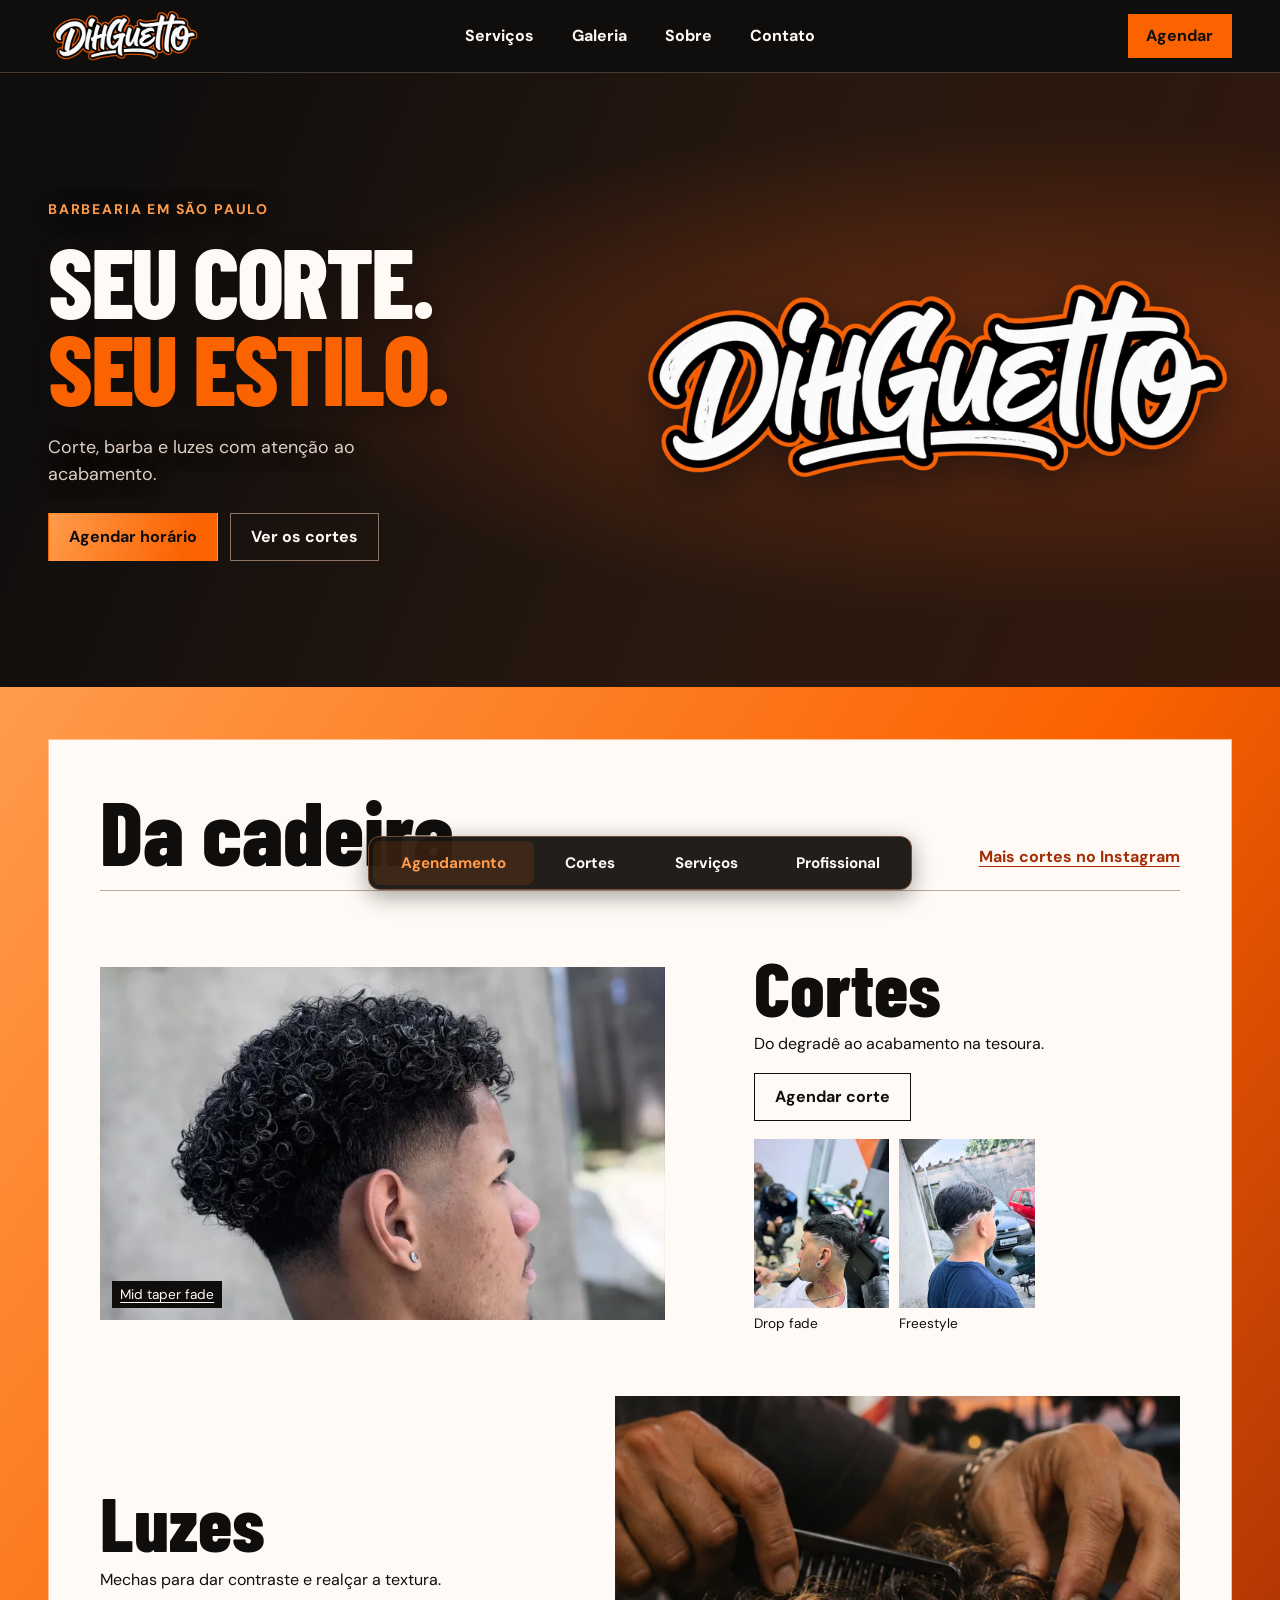
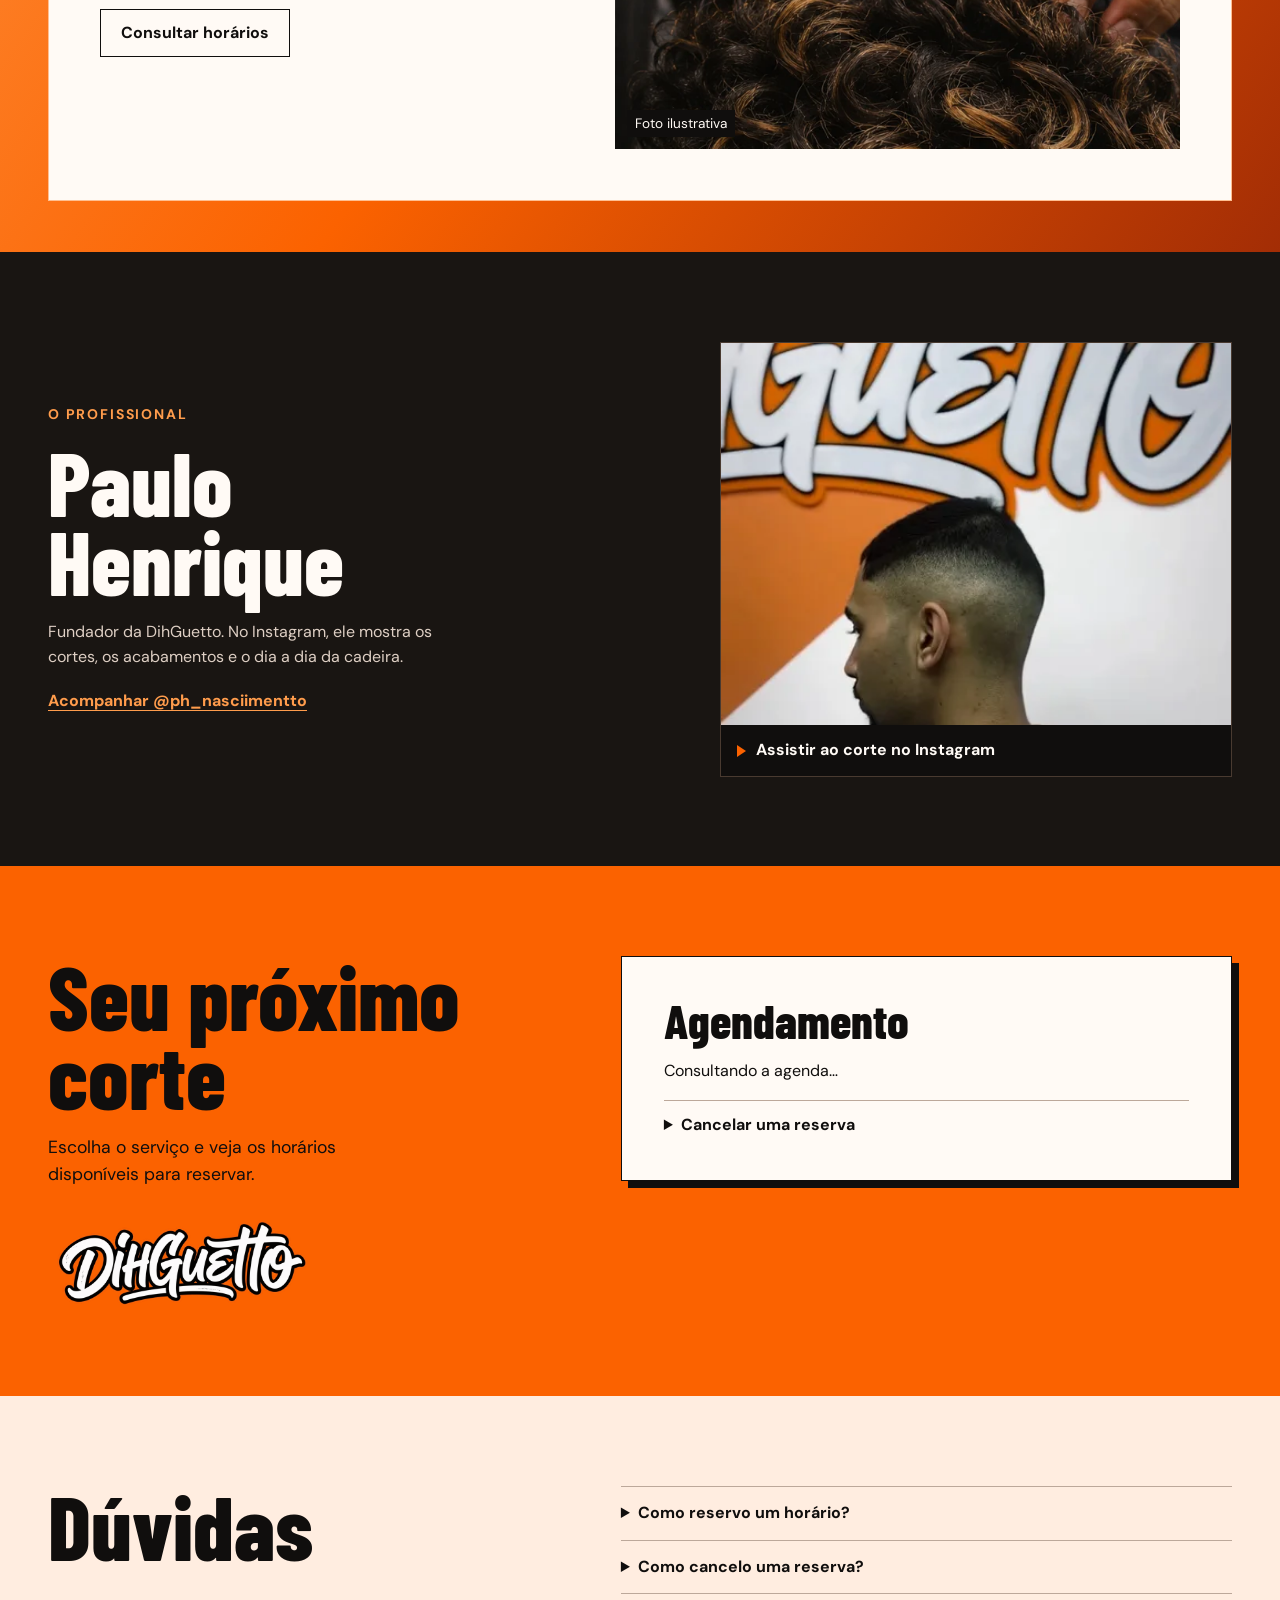
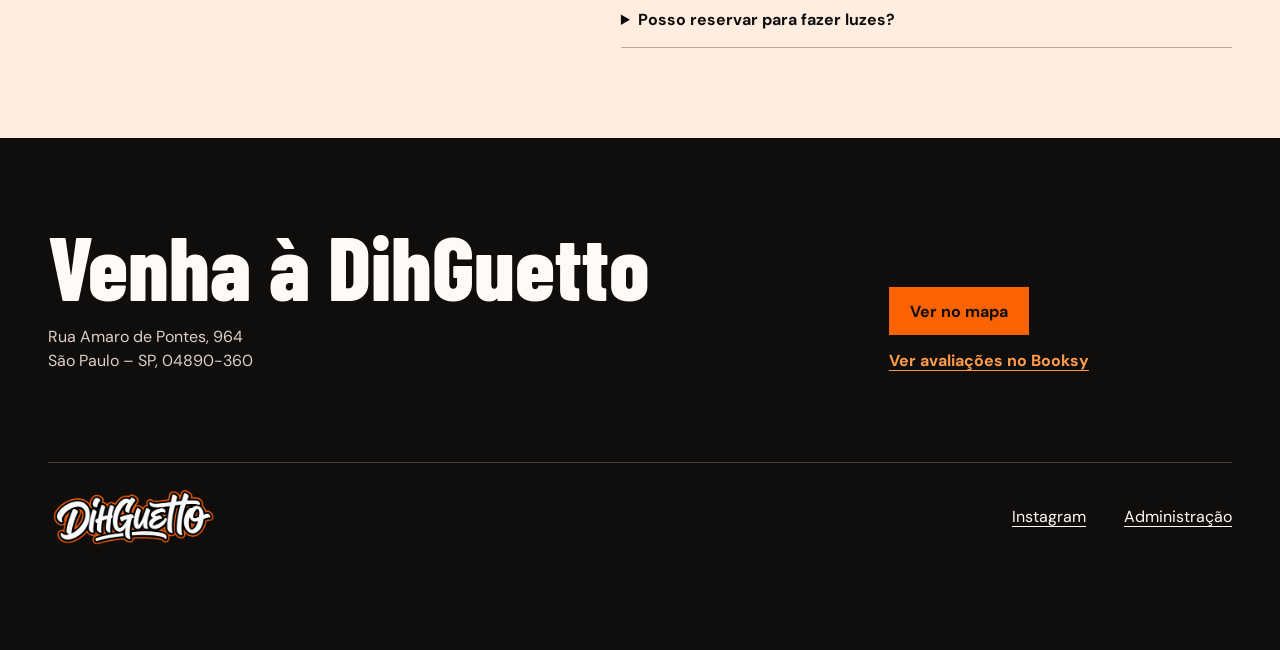
==== commit 4c395481: "Restore the logo and replace the scrolling tool artwork" ====
--- a/public/index.html
+++ b/public/index.html
@@ -42,8 +42,7 @@
 <main id="conteudo">
   <section class="opening" aria-labelledby="hero-title">
     <div class="cover-art" data-motion="fade">
-      <img class="cover-photo" src="/corte-dihguetto-abertura.webp" alt="Corte da DihGuetto com degradê e desenho na nuca" width="960" height="1280" fetchpriority="high">
-      <img class="cover-logo" src="/logo.webp" alt="DihGuetto Barbearia" width="800" height="266">
+      <img class="cover-logo" src="/logo.webp" alt="DihGuetto Barbearia" width="800" height="266" fetchpriority="high">
     </div>
     <div class="wrap opening-content">
       <div class="opening-copy">
@@ -176,8 +175,15 @@
   <a href="#sobre">Profissional</a>
 </nav>
 <div class="scroll-tools" id="scroll-tools" aria-hidden="true" hidden>
-  <span class="scroll-tool"><span class="clipper-shape"><span></span></span></span>
-  <span class="scroll-tool"><span class="scissors-shape"><span></span><span></span></span></span>
+  <span class="scroll-tool">
+    <img class="scroll-clipper-image" src="/maquininha-rolagem.webp" alt="" width="160" height="160">
+  </span>
+  <span class="scroll-tool">
+    <span class="scroll-shears">
+      <img class="scroll-shears-half" src="/tesoura-rolagem.webp" alt="" width="160" height="160">
+      <img class="scroll-shears-half" src="/tesoura-rolagem.webp" alt="" width="160" height="160">
+    </span>
+  </span>
 </div>
 </body>
 </html>
--- a/style.css
+++ b/style.css
@@ -56,16 +56,18 @@
 .scroll-tools { position: fixed; inset: 0; z-index: 4; overflow: hidden; opacity: 0; pointer-events: none; transition: opacity 230ms ease-out; }
 .scroll-tools.is-scrolled { opacity: .94; }
 .intro-screen:not([hidden]) ~ .scroll-tools { visibility: hidden; }
-.scroll-tool { position: absolute; top: 0; left: 0; display: grid; place-items: center; width: 44px; height: 44px; color: #ffc096; filter: drop-shadow(0 1px 2px #100e0dc4); }
-.scroll-tools .scissors-shape { transform: rotate(-28deg) scale(.43); }
-.scroll-tools .scissors-shape > span { transform: rotate(calc(-1 * var(--shear-angle, 13deg))); }
-.scroll-tools .scissors-shape > span + span { transform: rotate(var(--shear-angle, 13deg)); }
-.scroll-tools .scissors-shape > span::before { background: transparent; }
-.scroll-tools .scissors-shape::after { background: var(--brand-burnt); }
-.clipper-shape { position: relative; width: 17px; height: 25px; margin-top: 5px; transform: rotate(-22deg); background: #231610; border: 1.5px solid var(--brand-amber); border-radius: 4px 4px 6px 6px; }
-.clipper-shape::before { content: ""; position: absolute; top: -6px; left: -2px; width: 18px; height: 6px; background: linear-gradient(to top, var(--paper) 2px, transparent 2px), repeating-linear-gradient(90deg, var(--paper) 0 1px, #463a35 1px 2.4px); border-radius: 2px 2px 1px 1px; transform: translateY(var(--clipper-blade-shift, 0px)); }
-.clipper-shape::after { content: ""; position: absolute; top: 8px; left: 5px; width: 4px; height: 7px; border: 1px solid var(--brand-amber); border-radius: 4px; }
-.clipper-shape > span { position: absolute; top: 2px; left: -5px; width: 4px; height: 8px; border-left: 2px solid var(--brand-amber); border-radius: 2px; transform: rotate(18deg); }
+.scroll-tool { position: absolute; top: 0; left: 0; display: grid; place-items: center; width: 44px; height: 44px; filter: drop-shadow(0 0 1px #fff1e480) drop-shadow(0 2px 3px #100e0dc4); }
+.scroll-clipper-image { width: 100%; height: 100%; transform: translateY(var(--clipper-blade-shift, 0px)) rotate(-19deg); }
+.scroll-shears { position: relative; width: 100%; height: 100%; }
+.scroll-shears-half { position: absolute; inset: 0; width: 100%; height: 100%; transform-origin: 53% 40%; }
+.scroll-shears-half:first-child {
+  clip-path: polygon(48% 31%, 65% 23%, 100% 0, 100% 17.3%, 55.5% 41%, 47% 53%, 39% 69%, 37% 100%, 0 100%, 0 72%, 20% 65%, 30% 60%, 48% 45%);
+  transform: rotate(calc((13deg - var(--shear-angle, 13deg)) * .72));
+}
+.scroll-shears-half:last-child {
+  clip-path: polygon(52% 38.4%, 100% 16.8%, 100% 36%, 61% 48%, 54.7% 45%, 30% 62%, 20% 66%, 0 73%, 0 38%, 33% 44%, 47% 36%);
+  transform: rotate(calc((var(--shear-angle, 13deg) - 13deg) * .72));
+}
 @media (prefers-reduced-motion: reduce) { .intro-screen, .scroll-tools { display: none; } }
 .wrap { width: min(1240px, calc(100% - 96px)); margin-inline: auto; }
 .skip { position: fixed; background: var(--paper); top: 10px; left: 10px; padding: .75rem; z-index: 4; transform: translateY(-150%); }
@@ -99,10 +101,8 @@
 .opening .button:not(.outline) { background: linear-gradient(112deg, var(--brand-amber), var(--brand-orange) 82%); }
 .opening .button.outline { color: var(--paper); border-color: #8d7462; }
 .opening .button.outline:hover { background: var(--coal); border-color: var(--brand-amber); }
-.cover-art { position: absolute; inset: 0 0 0 auto; width: min(57%, 62rem); pointer-events: none; }
-.cover-photo { width: 100%; height: 100%; object-fit: cover; object-position: center 60%; mask-image: linear-gradient(90deg, transparent, #000 31%); }
-.cover-art::after { content: ""; position: absolute; inset: 0; background: linear-gradient(0deg, #100e0de8, transparent 53%); mask-image: linear-gradient(90deg, transparent, #000 35%); }
-.cover-logo { position: absolute; z-index: 1; right: clamp(22px, 5vw, 82px); bottom: clamp(22px, 5vw, 72px); width: min(64%, 29rem); height: auto; filter: drop-shadow(0 9px 18px #100e0dbd); }
+.cover-art { position: absolute; inset: 0 0 0 auto; display: grid; place-items: center; width: min(55%, 58rem); padding-inline: clamp(20px, 4vw, 72px); pointer-events: none; }
+.cover-logo { width: min(100%, 44rem); height: auto; filter: drop-shadow(0 12px 22px #100e0da8); }
 .header :focus-visible, .opening :focus-visible, .about :focus-visible, .contact :focus-visible, footer :focus-visible { outline-color: var(--brand-amber); }
 .showcase { padding-block: clamp(18px, 4vw, 60px); overflow: clip; background: linear-gradient(125deg, var(--brand-amber), var(--brand-orange) 54%, var(--brand-burnt)); }
 .showcase-panel { padding: clamp(16px, 4vw, 58px); background: var(--paper); border: 1px solid #ffbf91; }
@@ -221,8 +221,6 @@
   html { scroll-padding-top: 80px; }
   .scroll-tools.is-scrolled { opacity: .78; }
   .scroll-tool { width: 30px; height: 30px; }
-  .scroll-tools .scissors-shape { transform: rotate(-28deg) scale(.31); }
-  .clipper-shape { transform: rotate(-22deg) scale(.76); }
   .wrap { width: calc(100% - var(--page-gutter) * 2); }
   .nav-shell { grid-template-columns: minmax(0, 1fr) auto; gap: clamp(12px, 4vw, 24px); min-height: 66px; }
   .brand > img { width: clamp(106px, 30vw, 136px); }
@@ -230,10 +228,8 @@
   .nav-shell nav > a { display: flex; align-items: center; min-height: 44px; font-size: .9rem; }
   .button.nav-button { display: none; }
   .opening { background: radial-gradient(ellipse at 62% 18%, #a9471a99, transparent 51%), linear-gradient(154deg, #28170e, var(--ink) 56%, #2c170f); }
-  .cover-art { position: relative; inset: auto; width: 100%; height: clamp(228px, 65vw, 380px); }
-  .cover-photo { mask-image: linear-gradient(180deg, #000 61%, transparent); }
-  .cover-art::after { display: none; }
-  .cover-logo { right: auto; bottom: 10px; left: var(--page-gutter); width: min(64%, 24rem); }
+  .cover-art { position: relative; inset: auto; width: 100%; min-height: clamp(210px, 54vw, 338px); padding: 32px var(--page-gutter); }
+  .cover-logo { width: min(100%, 34rem); }
   .opening-content { display: block; min-height: auto; padding-block: 18px var(--section-space); }
   .opening-copy { text-shadow: none; }
   .opening h1 { font-size: clamp(3.5rem, 11.8vw, 6.75rem); line-height: .94; }
